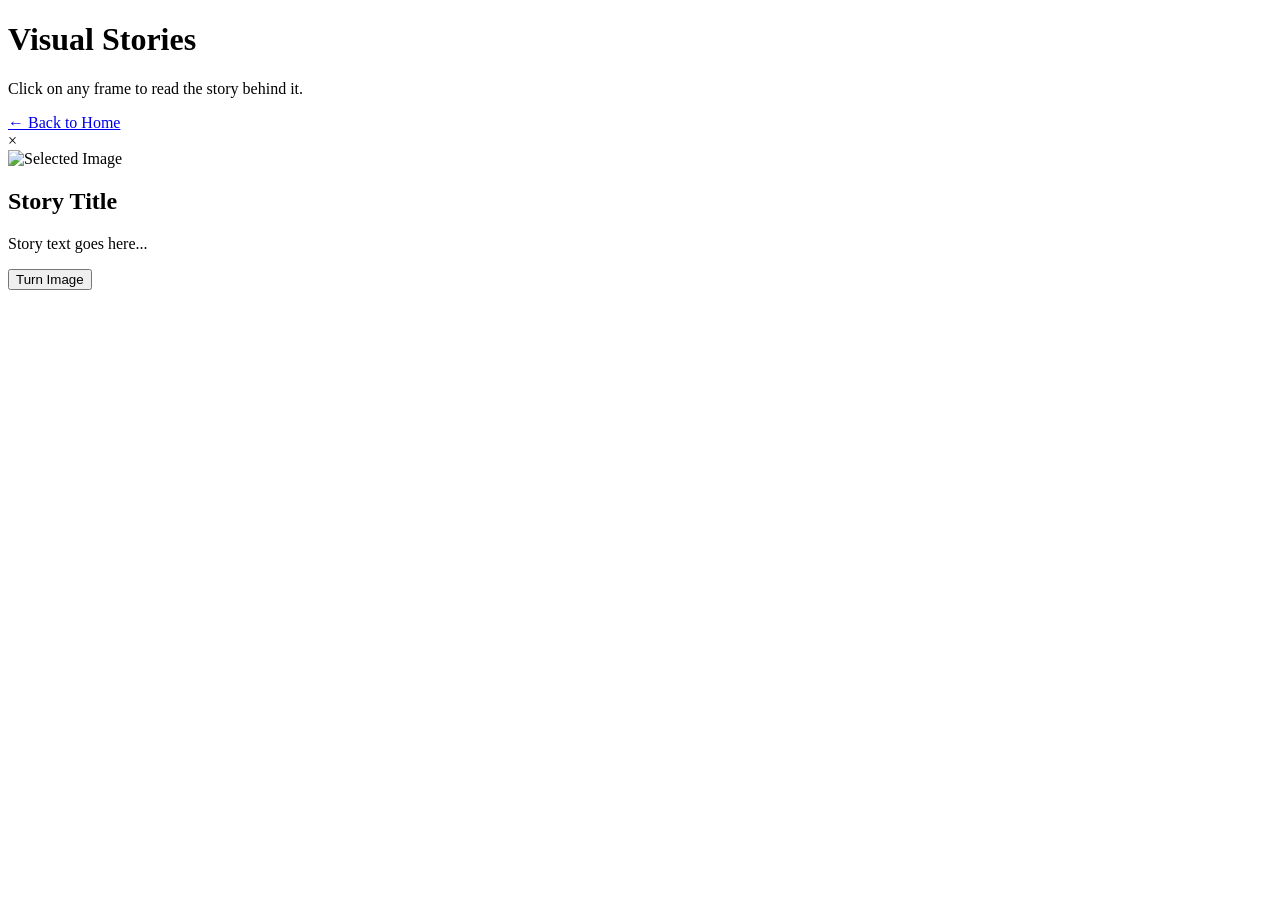
==== gallery.html @ 438e0fa1 "Add initial gallery HTML structure to view the images and story without google drive urls" ====
<!DOCTYPE html>
<html lang="en">
<head>
  <meta charset="utf-8" />
  <meta name="viewport" content="width=device-width, initial-scale=1" />
  <title>Gallery - Visual Stories 📷</title>
  <link rel="preconnect" href="https://fonts.googleapis.com" />
  <link rel="preconnect" href="https://fonts.gstatic.com" crossorigin />
  <link href="https://fonts.googleapis.com/css2?family=Cormorant+Garamond:wght@300;400;500;600&family=Poppins:wght@200;300;400;500&display=swap" rel="stylesheet" />
  <link rel="stylesheet" href="gallery.css" />
</head>
<body>
  <div class="gallery-container">
    <header class="gallery-header">
      <h1>Visual Stories</h1>
      <p>Click on any frame to read the story behind it.</p>
      <a href="index.html" class="back-link">← Back to Home</a>
    </header>

    <div class="gallery-grid" id="galleryGrid">
      <!-- Gallery items will be populated by JS -->
    </div>
  </div>

  <!-- Modal -->
  <div class="modal" id="imageModal">
    <span class="close-btn" id="closeModal">&times;</span>
    <div class="modal-content-wrapper">
      <div class="flip-card">
        <div class="flip-card-inner" id="flipCardInner">
          <!-- Front side: Image -->
          <div class="flip-card-front">
            <img src="" id="modalImg" alt="Selected Image">
          </div>
          <!-- Back side: Story -->
          <div class="flip-card-back">
            <div class="story-content">
              <h2 id="modalTitle">Story Title</h2>
              <p id="modalStory">Story text goes here...</p>
            </div>
          </div>
        </div>
      </div>
      <button class="turn-btn btn-gold" id="turnBtn">Turn Image</button>
    </div>
  </div>

  <script src="gallery.js?v=2"></script>
</body>
</html>
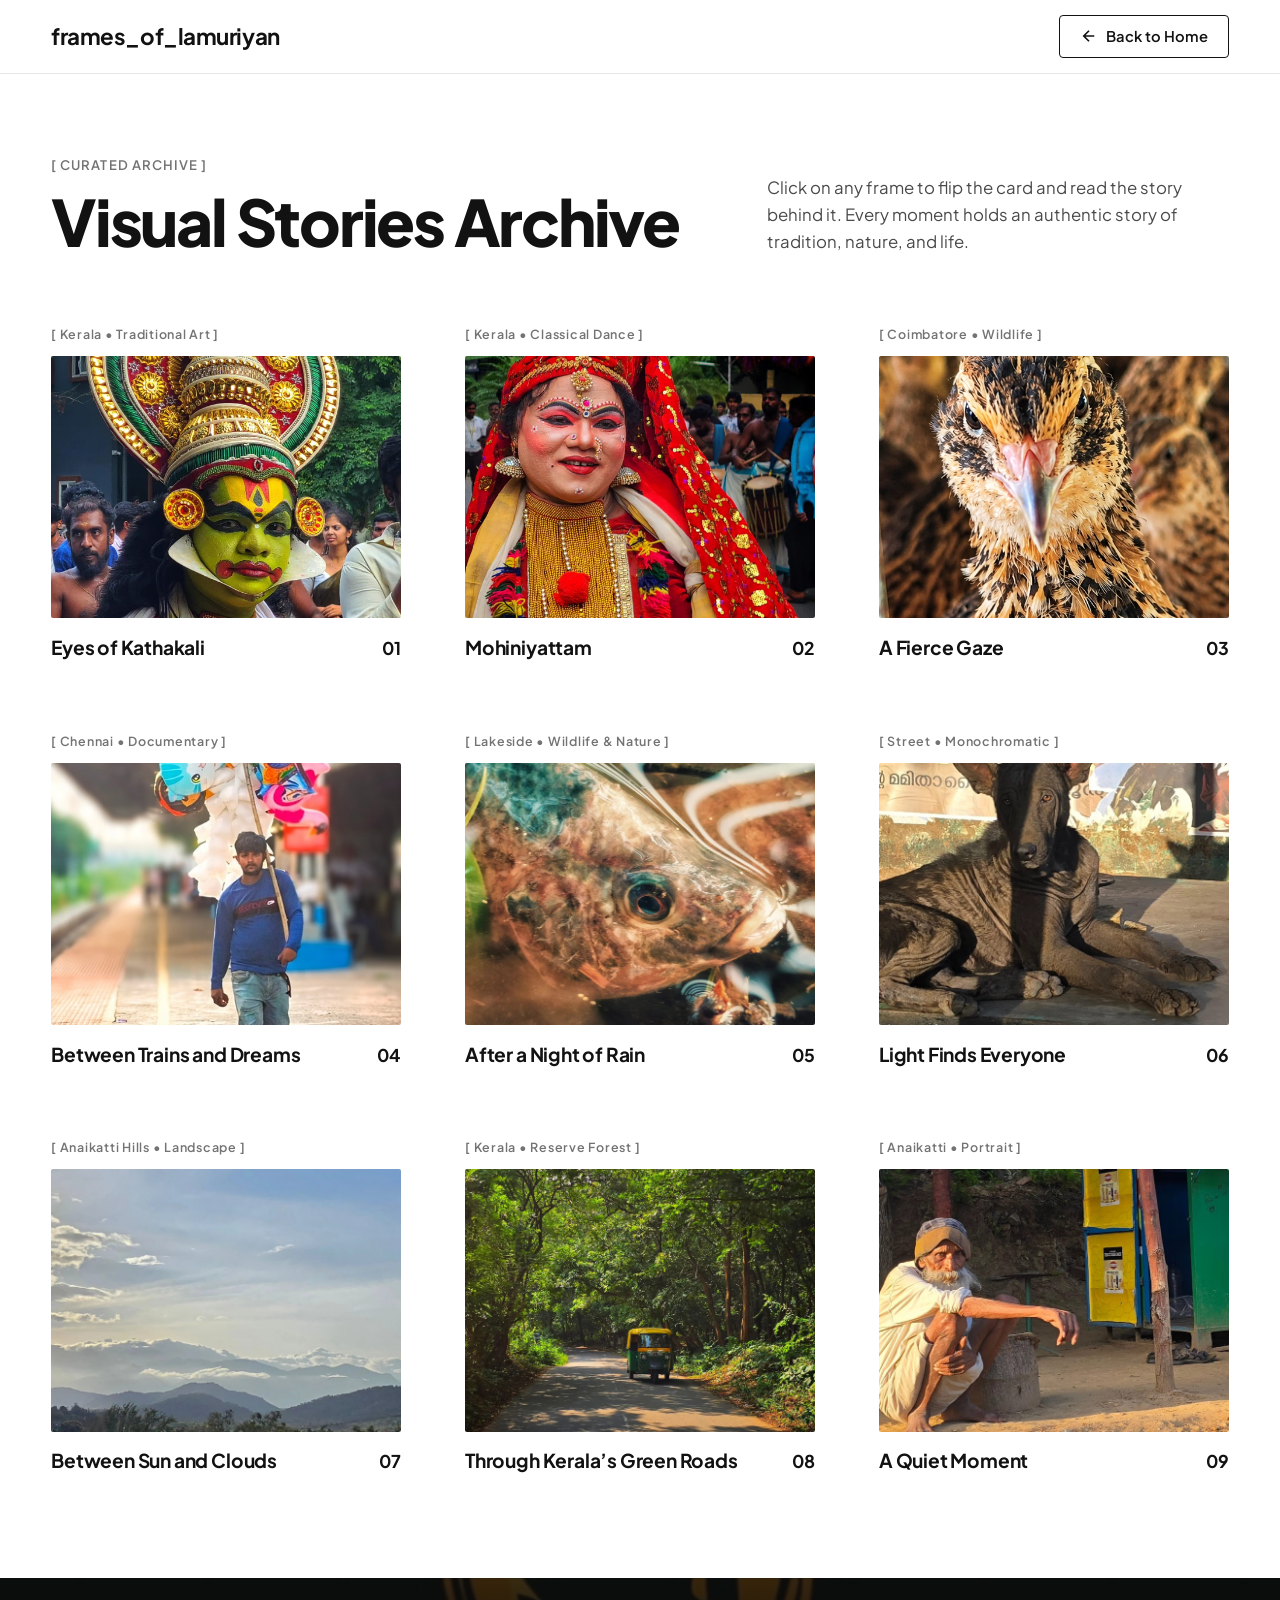
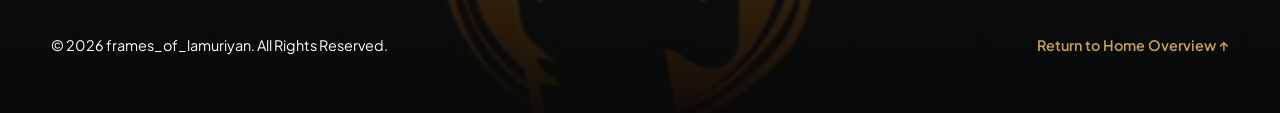
==== commit 88439689: "new version Vo.o new version code with high ui and theme" ====
--- a/gallery.html
+++ b/gallery.html
@@ -1,50 +1,123 @@
 <!DOCTYPE html>
 <html lang="en">
+
 <head>
   <meta charset="utf-8" />
-  <meta name="viewport" content="width=device-width, initial-scale=1" />
-  <title>Gallery - Visual Stories 📷</title>
+  <meta name="viewport" content="width=device-width, initial-scale=1.0" />
+  <title>Gallery — frames_of_lamuriyan Visual Stories</title>
+  <meta name="description"
+    content="Explore the complete visual stories gallery by frames_of_lamuriyan. Click any frame to read the captivating story behind it." />
+  <meta property="og:title" content="Gallery — frames_of_lamuriyan" />
+  <meta property="og:description" content="Visual stories through every frame by frames_of_lamuriyan." />
+
+  <!-- Google Fonts: Plus Jakarta Sans -->
   <link rel="preconnect" href="https://fonts.googleapis.com" />
   <link rel="preconnect" href="https://fonts.gstatic.com" crossorigin />
-  <link href="https://fonts.googleapis.com/css2?family=Cormorant+Garamond:wght@300;400;500;600&family=Poppins:wght@200;300;400;500&display=swap" rel="stylesheet" />
+  <link
+    href="https://fonts.googleapis.com/css2?family=Plus+Jakarta+Sans:ital,wght@0,300;0,400;0,500;0,600;0,700;0,800;1,400;1,600&display=swap"
+    rel="stylesheet" />
+
   <link rel="stylesheet" href="gallery.css" />
 </head>
+
 <body>
-  <div class="gallery-container">
-    <header class="gallery-header">
-      <h1>Visual Stories</h1>
-      <p>Click on any frame to read the story behind it.</p>
-      <a href="index.html" class="back-link">← Back to Home</a>
-    </header>
+  <!-- Header -->
+  <header class="gallery-site-header">
+    <div class="header-inner">
+      <a href="index.html" class="brand-logo" aria-label="Home">
+        <span class="brand-text">frames_of_lamuriyan</span>
+      </a>
 
-    <div class="gallery-grid" id="galleryGrid">
-      <!-- Gallery items will be populated by JS -->
+      <div class="header-actions">
+        <a href="index.html" class="back-home-link" aria-label="Back to home">
+          <svg class="back-icon" width="18" height="18" viewBox="0 0 24 24" fill="none" stroke="currentColor" stroke-width="2.2">
+            <path d="M19 12H5M12 19l-7-7 7-7" />
+          </svg>
+          <span class="back-text-full">Back to Home</span>
+          <span class="back-text-mobile">Home</span>
+        </a>
+      </div>
     </div>
-  </div>
+  </header>
 
-  <!-- Modal -->
-  <div class="modal" id="imageModal">
-    <span class="close-btn" id="closeModal">&times;</span>
-    <div class="modal-content-wrapper">
-      <div class="flip-card">
-        <div class="flip-card-inner" id="flipCardInner">
-          <!-- Front side: Image -->
-          <div class="flip-card-front">
-            <img src="" id="modalImg" alt="Selected Image">
+  <main class="gallery-page-main">
+    <div class="container">
+      <!-- Title Header matching Wix editorial layout -->
+      <div class="gallery-hero-header">
+        <div class="hero-left">
+          <span class="section-tag">[ Curated Archive ]</span>
+          <h1 class="gallery-main-heading">Visual Stories Archive</h1>
+        </div>
+        <div class="hero-right">
+          <p class="gallery-intro-text">
+            Click on any frame to flip the card and read the story behind it. Every moment holds an authentic story of tradition, nature, and life.
+          </p>
+        </div>
+      </div>
+
+      <!-- Gallery Grid populated dynamically or statically (All Photos) -->
+      <div class="gallery-editorial-grid" id="galleryGrid">
+        <!-- Gallery cards populated by gallery.js -->
+      </div>
+    </div>
+  </main>
+
+  <!-- Interactive 3D Flip Card Modal matching Wix Template -->
+  <div class="modal" id="imageModal" aria-hidden="true" role="dialog" aria-modal="true" aria-labelledby="modalTitle">
+    <div class="modal-backdrop" id="modalBackdrop"></div>
+
+    <div class="modal-dialog">
+      <button class="modal-close-btn" id="closeModal" aria-label="Close modal">&times;</button>
+
+      <div class="modal-card-flipper" id="modalCardFlipper">
+        <div class="flipper-inner" id="flipCardInner">
+          <!-- FRONT: Image View -->
+          <div class="flipper-face flipper-front">
+            <div class="modal-image-container">
+              <img src="" id="modalImg" alt="Selected Image" />
+              <div class="modal-front-meta">
+                <span class="modal-bracket" id="modalBracket">[ Story Frame ]</span>
+                <h3 class="modal-front-title" id="modalFrontTitle">Story Title</h3>
+              </div>
+            </div>
           </div>
-          <!-- Back side: Story -->
-          <div class="flip-card-back">
-            <div class="story-content">
-              <h2 id="modalTitle">Story Title</h2>
-              <p id="modalStory">Story text goes here...</p>
+
+          <!-- BACK: Story Text View -->
+          <div class="flipper-face flipper-back">
+            <div class="modal-story-container">
+              <span class="modal-bracket" id="modalBackBracket">[ Story Background ]</span>
+              <h2 class="modal-story-title" id="modalTitle">Story Title</h2>
+              <div class="modal-story-body">
+                <p id="modalStory">Story text goes here...</p>
+              </div>
+              <div class="modal-story-quote">
+                <blockquote>"Every destination has a story, every person carries a unique journey."</blockquote>
+              </div>
             </div>
           </div>
         </div>
       </div>
-      <button class="turn-btn btn-gold" id="turnBtn">Turn Image</button>
+
+      <!-- Controls -->
+      <div class="modal-controls-row">
+        <button class="wix-btn wix-btn-flip" id="turnBtn">Read Story</button>
+        <div class="modal-nav-btns">
+          <button class="modal-arrow-btn" id="prevBtn" aria-label="Previous image">←</button>
+          <button class="modal-arrow-btn" id="nextBtn" aria-label="Next image">→</button>
+        </div>
+      </div>
     </div>
   </div>
 
-  <script src="gallery.js?v=2"></script>
+  <!-- Footer -->
+  <footer class="gallery-footer">
+    <div class="container footer-bottom-bar">
+      <p>© 2026 frames_of_lamuriyan. All Rights Reserved.</p>
+      <a href="index.html" class="back-link">Return to Home Overview ↑</a>
+    </div>
+  </footer>
+
+  <script src="gallery.js?v=3"></script>
 </body>
+
 </html>
--- a/gallery.css
+++ b/gallery.css
@@ -0,0 +1,599 @@
+/* ==========================================================================
+   frames_of_lamuriyan — Gallery Page Styles
+   Wix Travel Photographer Template Inspired Editorial UI
+   ========================================================================== */
+
+:root {
+  --font-main: "Plus Jakarta Sans", system-ui, -apple-system, BlinkMacSystemFont, "Segoe UI", Roboto, sans-serif;
+  
+  --bg-primary: #ffffff;
+  --bg-secondary: #f8f8f8;
+  --bg-dark: #141414;
+  --text-primary: #121212;
+  --text-secondary: #4a4a4a;
+  --text-muted: #737373;
+  --accent-gold: #c5a059;
+  
+  --border-light: #e5e5e5;
+  --header-height: 74px;
+  --transition-fast: 0.2s cubic-bezier(0.16, 1, 0.3, 1);
+  --transition-smooth: 0.35s cubic-bezier(0.16, 1, 0.3, 1);
+}
+
+*,
+*::before,
+*::after {
+  box-sizing: border-box;
+  margin: 0;
+  padding: 0;
+}
+
+body {
+  font-family: var(--font-main);
+  background-color: var(--bg-primary);
+  color: var(--text-primary);
+  line-height: 1.6;
+  -webkit-font-smoothing: antialiased;
+}
+
+img {
+  display: block;
+  max-width: 100%;
+  height: auto;
+}
+
+a {
+  color: inherit;
+  text-decoration: none;
+}
+
+button {
+  font-family: inherit;
+  cursor: pointer;
+  border: none;
+  background: none;
+}
+
+.container {
+  width: 100%;
+  max-width: 1380px;
+  margin: 0 auto;
+  padding: 0 clamp(1.25rem, 4vw, 3.5rem);
+}
+
+/* Header */
+.gallery-site-header {
+  position: sticky;
+  top: 0;
+  width: 100%;
+  height: var(--header-height);
+  background: rgba(255, 255, 255, 0.96);
+  backdrop-filter: blur(12px);
+  border-bottom: 1px solid var(--border-light);
+  z-index: 100;
+}
+
+.header-inner {
+  max-width: 1380px;
+  height: 100%;
+  margin: 0 auto;
+  padding: 0 clamp(1.25rem, 4vw, 3.5rem);
+  display: flex;
+  align-items: center;
+  justify-content: space-between;
+}
+
+.brand-text {
+  font-size: clamp(1.15rem, 2vw, 1.4rem);
+  font-weight: 700;
+  letter-spacing: -0.02em;
+}
+
+.back-home-link {
+  display: inline-flex;
+  align-items: center;
+  gap: 0.5rem;
+  font-size: 0.92rem;
+  font-weight: 600;
+  padding: 0.55rem 1.25rem;
+  border: 1px solid var(--text-primary);
+  border-radius: 4px;
+  background-color: transparent;
+  color: var(--text-primary);
+  white-space: nowrap;
+  transition: all var(--transition-fast);
+}
+
+.back-home-link:hover {
+  background-color: var(--text-primary);
+  color: #ffffff;
+}
+
+.back-text-mobile {
+  display: none;
+}
+
+/* Mobile Phone UI (<640px) */
+@media (max-width: 640px) {
+  :root {
+    --header-height: 62px;
+  }
+
+  .header-inner {
+    padding: 0 1rem;
+    gap: 0.5rem;
+  }
+
+  .brand-text {
+    font-size: 0.98rem;
+    max-width: 175px;
+    white-space: nowrap;
+    overflow: hidden;
+    text-overflow: ellipsis;
+  }
+
+  .back-home-link {
+    padding: 0.42rem 0.85rem;
+    font-size: 0.82rem;
+    gap: 0.35rem;
+    border-radius: 20px;
+    background-color: #111111;
+    color: #ffffff;
+    border-color: #111111;
+    box-shadow: 0 2px 8px rgba(0, 0, 0, 0.12);
+  }
+
+  .back-home-link:hover,
+  .back-home-link:active {
+    background-color: #2b2b2b;
+    border-color: #2b2b2b;
+    color: #ffffff;
+  }
+
+  .back-text-full {
+    display: none;
+  }
+
+  .back-text-mobile {
+    display: inline;
+    font-weight: 700;
+  }
+
+  .back-icon {
+    width: 14px;
+    height: 14px;
+  }
+}
+
+/* Main Content */
+.gallery-page-main {
+  padding-top: clamp(3rem, 6vw, 5rem);
+  padding-bottom: clamp(4rem, 8vw, 7rem);
+}
+
+.gallery-hero-header {
+  display: grid;
+  grid-template-columns: 1fr;
+  gap: 1.5rem;
+  margin-bottom: clamp(2.5rem, 5vw, 4rem);
+}
+
+@media (min-width: 900px) {
+  .gallery-hero-header {
+    grid-template-columns: 1.2fr 0.8fr;
+    align-items: end;
+  }
+}
+
+.section-tag {
+  display: inline-block;
+  font-size: 0.82rem;
+  font-weight: 600;
+  letter-spacing: 0.08em;
+  text-transform: uppercase;
+  color: var(--text-muted);
+  margin-bottom: 0.75rem;
+}
+
+.gallery-main-heading {
+  font-size: clamp(2.4rem, 5vw, 4.2rem);
+  font-weight: 800;
+  letter-spacing: -0.035em;
+  line-height: 1.08;
+}
+
+.gallery-intro-text {
+  font-size: 1.05rem;
+  color: var(--text-secondary);
+  line-height: 1.6;
+}
+
+/* Filter Bar */
+.filter-bar {
+  display: flex;
+  flex-wrap: wrap;
+  gap: 0.6rem;
+  margin-bottom: clamp(2.5rem, 5vw, 4rem);
+  padding-bottom: 1rem;
+  border-bottom: 1px solid var(--border-light);
+}
+
+.filter-pill {
+  padding: 0.5rem 1.2rem;
+  font-size: 0.88rem;
+  font-weight: 600;
+  border-radius: 30px;
+  background-color: var(--bg-secondary);
+  color: var(--text-secondary);
+  border: 1px solid transparent;
+  transition: all var(--transition-fast);
+}
+
+.filter-pill:hover {
+  background-color: #ebebeb;
+  color: var(--text-primary);
+}
+
+.filter-pill.active {
+  background-color: var(--text-primary);
+  color: #ffffff;
+}
+
+/* Editorial Gallery Grid */
+.gallery-editorial-grid {
+  display: grid;
+  grid-template-columns: 1fr;
+  gap: clamp(2.5rem, 5vw, 4.5rem);
+}
+
+@media (min-width: 650px) {
+  .gallery-editorial-grid {
+    grid-template-columns: repeat(2, 1fr);
+  }
+}
+
+@media (min-width: 1050px) {
+  .gallery-editorial-grid {
+    grid-template-columns: repeat(3, 1fr);
+  }
+}
+
+.gallery-card {
+  display: flex;
+  flex-direction: column;
+  cursor: pointer;
+}
+
+.gallery-card.is-hidden {
+  display: none;
+}
+
+.gallery-card-meta {
+  margin-bottom: 0.65rem;
+}
+
+.meta-tag {
+  font-size: 0.78rem;
+  font-weight: 600;
+  letter-spacing: 0.06em;
+  color: var(--text-muted);
+}
+
+.gallery-card-media {
+  position: relative;
+  width: 100%;
+  aspect-ratio: 16 / 12;
+  overflow: hidden;
+  border-radius: 2px;
+  background-color: #1a1a1a;
+}
+
+.gallery-card-media img {
+  width: 100%;
+  height: 100%;
+  object-fit: cover;
+  transition: transform 0.5s cubic-bezier(0.16, 1, 0.3, 1);
+}
+
+.gallery-card-hover {
+  position: absolute;
+  inset: 0;
+  background: rgba(0, 0, 0, 0.35);
+  display: flex;
+  align-items: center;
+  justify-content: center;
+  opacity: 0;
+  transition: opacity var(--transition-fast);
+}
+
+.hover-label {
+  padding: 0.6rem 1.25rem;
+  background-color: #ffffff;
+  color: var(--text-primary);
+  font-size: 0.82rem;
+  font-weight: 700;
+  text-transform: uppercase;
+  letter-spacing: 0.04em;
+  border-radius: 2px;
+  transform: translateY(8px);
+  transition: transform var(--transition-fast);
+}
+
+.gallery-card:hover .gallery-card-media img {
+  transform: scale(1.05);
+}
+
+.gallery-card:hover .gallery-card-hover {
+  opacity: 1;
+}
+
+.gallery-card:hover .hover-label {
+  transform: translateY(0);
+}
+
+.gallery-card-caption {
+  display: flex;
+  align-items: baseline;
+  justify-content: space-between;
+  margin-top: 0.85rem;
+}
+
+.caption-title {
+  font-size: 1.2rem;
+  font-weight: 700;
+  letter-spacing: -0.01em;
+}
+
+.caption-number {
+  font-size: 1.1rem;
+  font-weight: 700;
+  color: var(--text-primary);
+}
+
+/* Modal styles matching index.html */
+.modal {
+  position: fixed;
+  inset: 0;
+  z-index: 2000;
+  display: flex;
+  align-items: center;
+  justify-content: center;
+  padding: 1.5rem;
+  opacity: 0;
+  pointer-events: none;
+  transition: opacity var(--transition-smooth);
+}
+
+.modal.show {
+  opacity: 1;
+  pointer-events: auto;
+}
+
+.modal-backdrop {
+  position: absolute;
+  inset: 0;
+  background: rgba(0, 0, 0, 0.85);
+  backdrop-filter: blur(8px);
+}
+
+.modal-dialog {
+  position: relative;
+  width: 100%;
+  max-width: 900px;
+  max-height: 90vh;
+  display: flex;
+  flex-direction: column;
+  align-items: center;
+  z-index: 2;
+}
+
+.modal-close-btn {
+  position: absolute;
+  top: -45px;
+  right: 0;
+  font-size: 2.2rem;
+  color: #ffffff;
+  line-height: 1;
+  padding: 5px;
+  transition: transform var(--transition-fast);
+}
+
+.modal-close-btn:hover {
+  transform: rotate(90deg);
+}
+
+.modal-card-flipper {
+  width: 100%;
+  height: clamp(380px, 65vh, 600px);
+  perspective: 1200px;
+}
+
+.flipper-inner {
+  position: relative;
+  width: 100%;
+  height: 100%;
+  transition: transform 0.7s cubic-bezier(0.4, 0, 0.2, 1);
+  transform-style: preserve-3d;
+}
+
+.modal-card-flipper.flipped .flipper-inner {
+  transform: rotateY(180deg);
+}
+
+.flipper-face {
+  position: absolute;
+  inset: 0;
+  width: 100%;
+  height: 100%;
+  backface-visibility: hidden;
+  -webkit-backface-visibility: hidden;
+  border-radius: 4px;
+  overflow: hidden;
+  box-shadow: 0 25px 50px rgba(0, 0, 0, 0.5);
+  background-color: #1a1a1a;
+}
+
+.flipper-front {
+  display: flex;
+  align-items: center;
+  justify-content: center;
+}
+
+.modal-image-container {
+  position: relative;
+  width: 100%;
+  height: 100%;
+}
+
+.modal-image-container img {
+  width: 100%;
+  height: 100%;
+  object-fit: contain;
+  background-color: #0d0d0d;
+}
+
+.modal-front-meta {
+  position: absolute;
+  bottom: 0;
+  left: 0;
+  right: 0;
+  padding: 2rem 2rem 1.5rem;
+  background: linear-gradient(to top, rgba(0, 0, 0, 0.88), transparent);
+  color: #ffffff;
+}
+
+.modal-bracket {
+  display: block;
+  font-size: 0.8rem;
+  font-weight: 600;
+  letter-spacing: 0.08em;
+  text-transform: uppercase;
+  color: var(--accent-gold);
+  margin-bottom: 0.35rem;
+}
+
+.modal-front-title {
+  font-size: 1.5rem;
+  font-weight: 700;
+}
+
+.flipper-back {
+  transform: rotateY(180deg);
+  background-color: #ffffff;
+  color: var(--text-primary);
+  display: flex;
+  flex-direction: column;
+}
+
+.modal-story-container {
+  padding: clamp(2rem, 5vw, 3.5rem);
+  overflow-y: auto;
+  height: 100%;
+  display: flex;
+  flex-direction: column;
+  justify-content: center;
+}
+
+.modal-story-title {
+  font-size: clamp(1.8rem, 3.5vw, 2.6rem);
+  font-weight: 800;
+  letter-spacing: -0.02em;
+  margin-bottom: 1.5rem;
+}
+
+.modal-story-body {
+  font-size: clamp(1rem, 1.4vw, 1.2rem);
+  line-height: 1.8;
+  color: var(--text-secondary);
+  margin-bottom: 2rem;
+}
+
+.modal-story-quote {
+  padding-left: 1.25rem;
+  border-left: 3px solid var(--accent-gold);
+  font-style: italic;
+  font-size: 1.05rem;
+  color: var(--text-primary);
+}
+
+.modal-controls-row {
+  display: flex;
+  align-items: center;
+  justify-content: space-between;
+  width: 100%;
+  margin-top: 1.25rem;
+}
+
+.wix-btn-flip {
+  background-color: #ffffff;
+  color: var(--text-primary);
+  font-weight: 700;
+  padding: 0.75rem 1.75rem;
+  border-radius: 2px;
+}
+
+.wix-btn-flip:hover {
+  background-color: #e5e5e5;
+}
+
+.modal-nav-btns {
+  display: flex;
+  gap: 0.5rem;
+}
+
+.modal-arrow-btn {
+  width: 44px;
+  height: 44px;
+  background: rgba(255, 255, 255, 0.2);
+  color: #ffffff;
+  border: 1px solid rgba(255, 255, 255, 0.3);
+  border-radius: 50%;
+  font-size: 1.2rem;
+  display: flex;
+  align-items: center;
+  justify-content: center;
+  transition: all var(--transition-fast);
+}
+
+.modal-arrow-btn:hover {
+  background: #ffffff;
+  color: var(--text-primary);
+}
+
+/* Footer */
+.gallery-footer {
+  background-color: #0d0f0e;
+  background-image: linear-gradient(180deg, rgba(10, 12, 11, 0.82) 0%, rgba(8, 9, 8, 0.96) 100%), url('logo.jpeg');
+  background-size: cover;
+  background-position: center center;
+  color: #ffffff;
+  padding: 3.5rem 0;
+  font-size: 0.9rem;
+}
+
+.footer-bottom-bar {
+  display: flex;
+  flex-direction: column;
+  gap: 1rem;
+  align-items: flex-start;
+}
+
+@media (min-width: 650px) {
+  .footer-bottom-bar {
+    flex-direction: row;
+    justify-content: space-between;
+    align-items: center;
+  }
+}
+
+.back-link {
+  font-weight: 600;
+  color: var(--accent-gold);
+  transition: color var(--transition-fast);
+}
+
+.back-link:hover {
+  color: #ffffff;
+  text-decoration: underline;
+}
+
